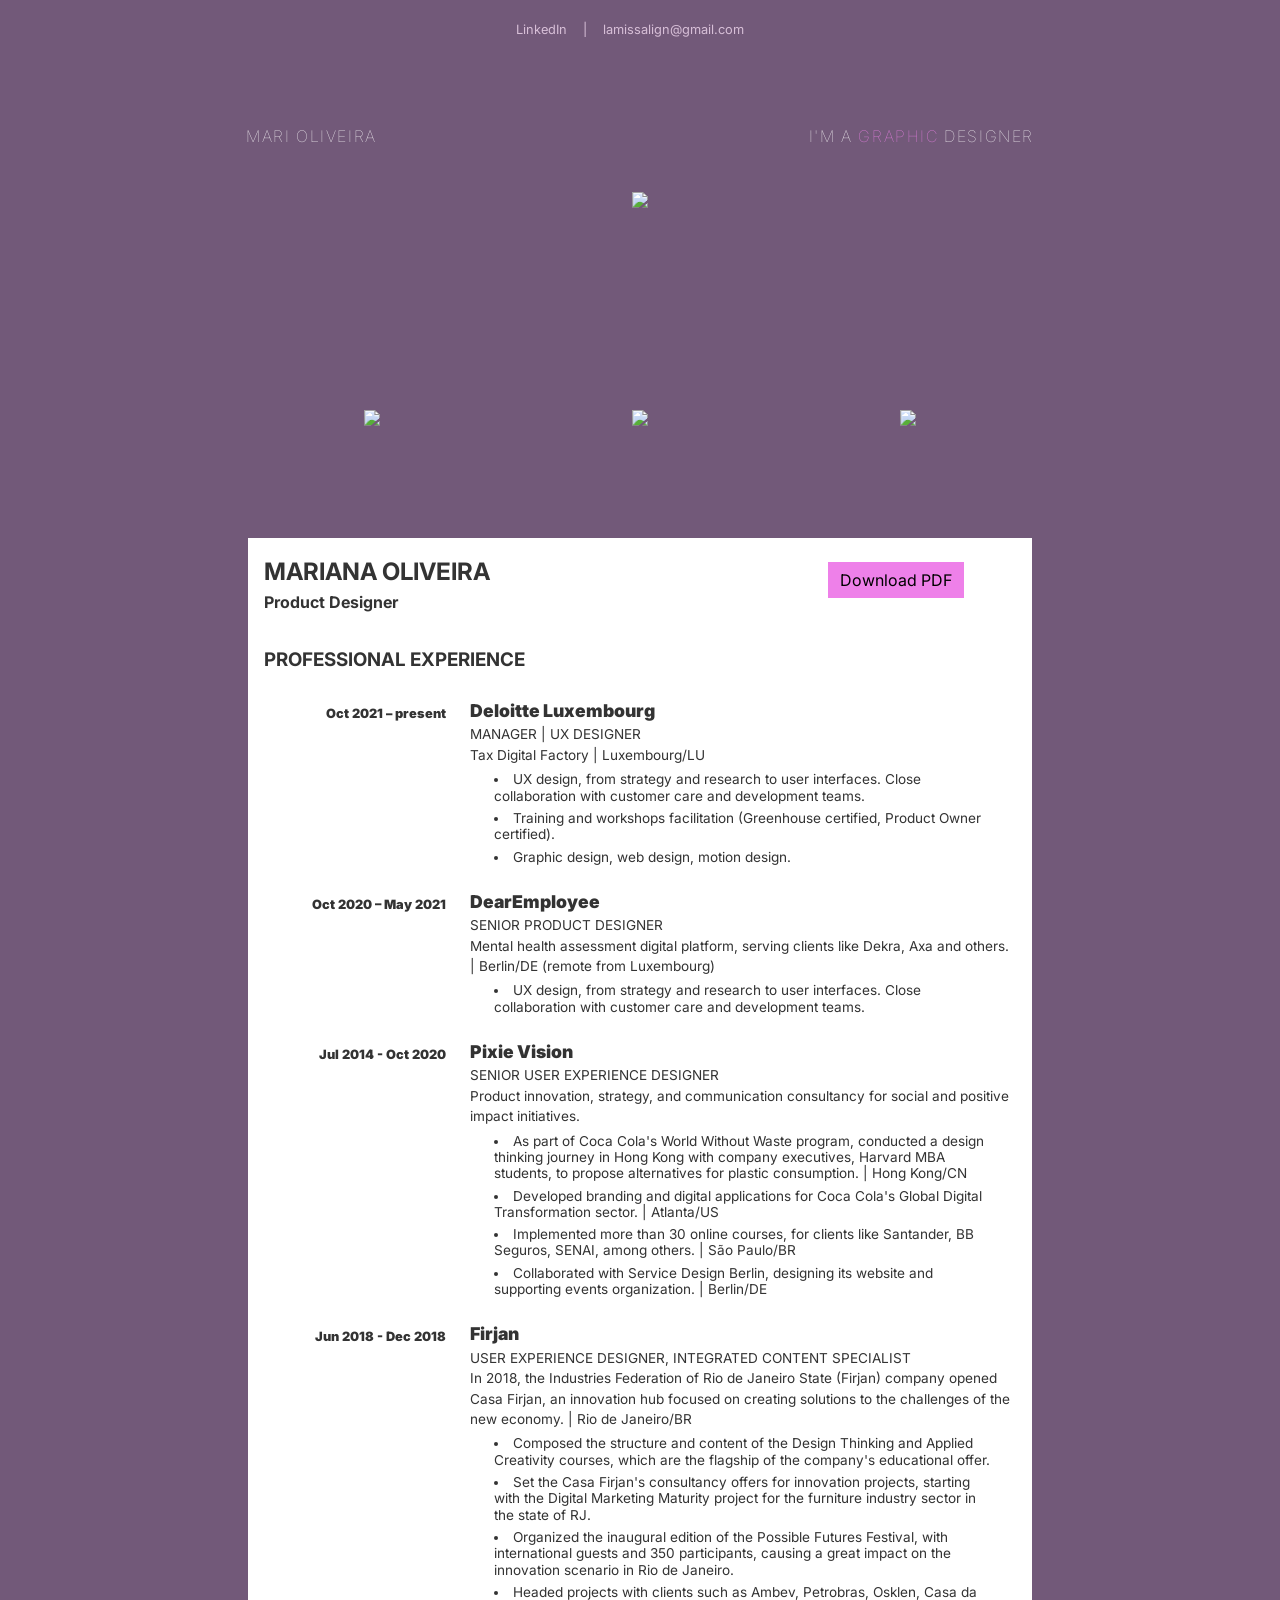
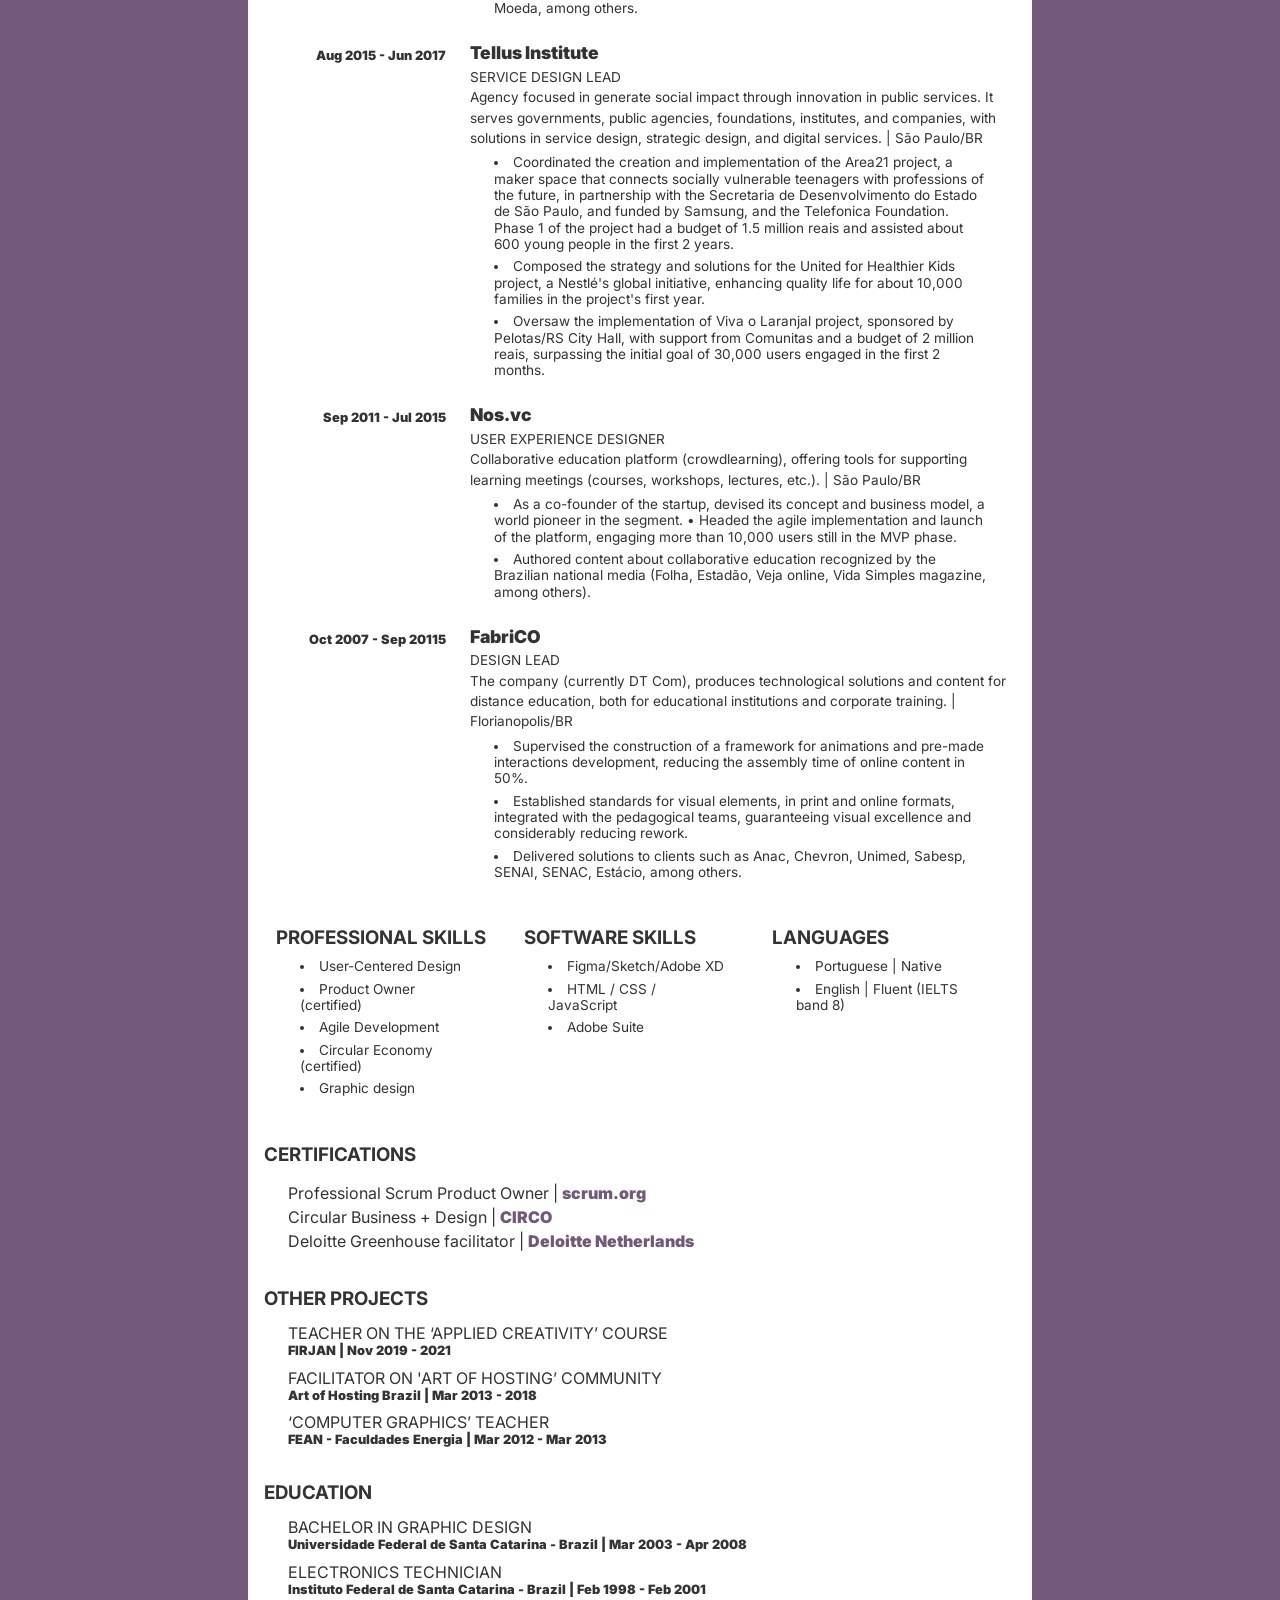
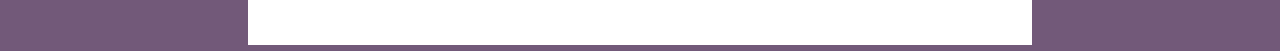
==== index.html @ 940db50d "Add files via upload" ====
<!DOCTYPE html>
<html lang="en">
  <head>
    <meta charset="UTF-8" />
    <meta name="viewport" content="width=device-width, initial-scale=1.0" />
    <link rel="preconnect" href="https://fonts.googleapis.com" />
    <link rel="preconnect" href="https://fonts.gstatic.com" crossorigin />
    <link href="https://fonts.googleapis.com/css2?family=Inter:wght@400;500;600;700&display=swap" rel="stylesheet" />
    <link rel="stylesheet" href="style.css" />

    <title>Mari Oliveira | Portfolio</title>
  </head>
  <body>
    <header id="main-header">
      <nav>
        <ul>
          <li><a href="https://www.linkedin.com/in/marianac2o/" target="_blank">LinkedIn</a></li>
          <li><a href="mailto:lamissalign@gmail.com">lamissalign@gmail.com</a></li>
        </ul>
      </nav>
    </header>

    <main>

        <section id="signature">
            <div class="container">
                <div class="hero">
                    <h1>Mari Oliveira</h1>
                    <h1 class="subtitle">I'm a <span id="changing-word">Graphic</span> Designer</h1>
                </div>
            </div>
        </section>

        <section id="main-content">
            <div class="container">
                <div class="grid-box">
                    <div id="box1" class="content-box two-wide-box" data-target="content1">
                        <img src="img/vector-featured.svg">
                    </div>
                    <div id="content1" class="expandable">
                        
                        <div class="disclaimer-box">
                            <p><em>Please note: Due to NDA restrictions, my work from the past 5 years at Deloitte Luxembourg is not publicly listed.</em></p>
                        </div>

                        <div class="grid-content">

                            <div id="case1" class="case">
                                <div class="case-summary">
                                    <div class="case-bg">
                                        <div class="case-main-hero">
                                            <img src="cases/de/dear-employee-logo-invert.png" alt="Dear Employee">
                                            <p>2020/2021</p>
                                        </div>
                                    </div>
                                    <div class="case-overview">
                                        <p><em>DearEmployee is a corporate health platform that supports companies in creating healthy and motivating working conditions for their employees.</em></p>
                                        <p><strong>Project:</strong> DearEmployee Platform</p>
                                        <!-- <p><strong>Role:</strong> Senior Product Designer</p>
                                        <p><strong>Responsabilities:</strong> UX Strategy, User Research, Interaction Design, Prototyping, Usability Testing, Design System, Developer Handoff</p> -->
                                        <p><strong>Outcome:</strong> Redesigned the core workplace assessment experience, reducing friction throughout the survey journey while improving usability, accessibility, and scalability for enterprise customers.</p>
                                        <div class="button-container">
                                            <button class="read-more view-case" data-case="de">View Case Study</button>
                                        </div>
                                    </div>
                                </div>
                            </div>
                                
                            <div id="case4" class="case">
                                <div class="case-summary">
                                    <div class="case-bg">
                                        <div class="case-main-hero">
                                            <img src="cases/coca-hk/logo.png" alt="Hong Kong Immersion | Coca-Cola">
                                            <p>2019/2020</p>
                                        </div>
                                    </div>
                                    <div class="case-overview">
                                    <p><em>How to take a group of 20 Coca-Cola worldwide high executives to Hong Kong for 2 weeks to research in loco about plastic bottle consumption habits and waste management.</em></p>
                                    <p><strong>Project:</strong> Hong Kong Immersion (Contour Leadership)</p>
                                    <!-- <p><strong>Role:</strong> Senior Service Designer / Facilitator</p>
                                    <p><strong>Responsibilities:</strong> Immersive Research Facilitation, Synthesis & Analysis, Ideation Workshop Design, Value Chain Mapping, Service Prototyping</p> -->
                                    <p><strong>Outcome:</strong> Synthesized key behavioral findings into 7 "How Might We" pillars, conducted a 4-round brainstorming session yielding 100 raw concepts, and mapped an end-to-end framework transforming friction points into systemic value solutions across the PET lifecycle.</p>
                                    <div class="button-container">
                                        <button class="read-more view-case" data-case="coca-hk">View Case Study</button>
                                    </div>
                                </div>
                                </div>
                            </div>

                            <div id="case2" class="case">
                                <div class="case-summary">
                                    <div class="case-bg">
                                        <div class="case-main-hero">
                                            <img src="cases/area21/logo-invert.png" alt="Área21">
                                            <p>2016/2017</p>
                                        </div>
                                    </div>
                                    <div class="case-overview">
                                        <p><em>Área 21 is an innovative network of creativity maker labs that empowers youth to develop 21st-century skills and experiment with emerging maker technologies.</em></p>
                                        <p><strong>Project:</strong> Área 21 – Creativity Maker Lab</p>
                                        <!-- <p><strong>Role:</strong> Lead Service Designer, Project Manager</p>
                                        <p><strong>Responsibilities:</strong> UX Strategy, Experience Design, Physical Space Planning, Co-Design Workshops, Didactic Material Design</p> -->
                                        <p><strong>Outcome:</strong> Designed an empathy-led public learning journey and flexible maker space, scaling the service to impact 240 youth (in the first 6 months) through customized technological missions and community project pitches.</p>
                                        <div class="button-container">
                                            <button class="read-more view-case" data-case="area21">View Case Study</button>
                                        </div>
                                    </div>
                                </div>
                            </div>

                            <div id="case3" class="case">
                                <div class="case-summary">
                                    <div class="case-bg">
                                        <div class="case-main-hero">
                                            <img src="cases/nestle/logo.png" alt="Nestlé U4HK">
                                            <p>2016</p>
                                        </div>
                                    </div>
                                    <div class="case-overview">
                                        <p><em>How to encourage children aged 5–9 to adopt healthier habits through fun, simple activities while optimizing the strategic synergy, internal operations, and stakeholder relationships between Nestlé’s two distinct social programs (U4HK and Nutrir).</em></p>
                                        <p><strong>Project:</strong> United for Healthier Kids (U4HK) & Nutrir</p>
                                        <!-- <p><strong>Role:</strong> Senior Service Designer</p>
                                        <p><strong>Responsibilities:</strong> Service Blueprinting, Stakeholder Mapping, Co-Design and Facilitate Workshops, Didactic Material Design, Open Innovation Strategy, Systemic Service Reorganization</p> -->
                                        <p><strong>Outcome:</strong> Designed a unified social innovation ecosystem delivering 29 conceptual solutions, 1 computer game, 3 validated field prototypes, and scalable blueprints that integrated 14 schools to reshape childhood nutritional habits.</p>
                                        <div class="button-container">
                                            <button class="read-more view-case" data-case="nestle">View Case Study</button>
                                        </div>
                                    </div>
                                </div>
                            </div>

                        </div>
                    </div>

                    <div id="box2" class="content-box" data-target="content2">
                        <img src="img/vector-allprojects.svg">
                    </div>

                    <!-- <div id="box5" class="content-box" data-target="content5">
                        <img src="img/vector-somevisuals.svg">
                    </div> -->

                    <div id="box3" class="content-box" data-target="content3">
                        <img src="img/vector-resume.svg">
                    </div>

                    <div id="box4" class="content-box" data-target="content4">
                        <img src="img/vector-aboutme.svg">
                    </div>
                    
                    <div id="content2" class="expandable ">
                        <div class="grid-content">
                            
                            <div class="project-box">
                                <div class="project-container">
                                    <div class="project-info">
                                        <h2 class="project-title">Global Digital Download</h2>
                                        <h3 class="project-subtitle">Coca-cola | Global Digital Team</h3>
                                        <div class="two-col-div">
                                            <div class="project-divider">
                                                <p class="project-description">Created the visual identity and communication framework for a global digital knowledge-sharing initiative, ensuring a consistent and engaging experience across internal communication channels and digital materials.</p>
                                            </div>
                                            <div class="project-divider">
                                                <p class="project-role"><span>Role:</span> Lead Graphic Designer</p>
                                                <p class="project-client"><span>Client:</span> Coca-Cola Global Digital Team</p>
                                                <p class="project-duration"><span>Duration:</span> 3 months (2019)</p>
                                                <p class="project-focus"><span>Focus:</span> Branding, Visual Identity, Internal Communications</p>
                                                <p class="project-outcome"><span>Outcome:</span> Established a cohesive visual language adopted across program communications and digital content worldwide</p>
                                            </div>
                                        </div>
                                    </div>
                                    <div class="gallery">
                                        <img src="projects/coca-newsletter/1.jpg" alt="">
                                        <img src="projects/coca-newsletter/2.jpg" alt="">
                                        <img src="projects/coca-newsletter/3.jpg" alt="">
                                        <img src="projects/coca-newsletter/4.jpg" alt="">
                                    </div>
                                </div>
                            </div>

                            <div class="project-box">
                                <div class="project-container">
                                    <div class="project-info">
                                        <h2 class="project-title">Viva o Laranjal</h2>
                                        <h3 class="project-subtitle">Tellus Institute | Comunitas</h3>

                                        <div class="two-col-div">
                                            <div class="project-divider">
                                                <p class="project-description">Service and communication design initiative focused on improving accessibility, public services, and the overall visitor experience at Laranjal Beach through community participation and co-created solutions.</p>
                                            </div>
                                            <div class="project-divider">
                                                <p class="project-role"><span>Role:</span> Lead Service Designer, Lead Graphic Designer</p>
                                                <p class="project-client"><span>Client:</span> Municipality of Pelotas/RS (Brazil)</p>
                                                <p class="project-duration"><span>Duration:</span> Multi-phase Public Innovation Project (2015-16)</p>
                                                <p class="project-focus"><span>Focus:</span> Service Design, Community Engagement, Communication Design</p>
                                                <p class="project-outcome"><span>Outcome:</span> More than 20 community-driven solutions were developed and implemented, positively impacting approximately 10,000 citizens and visitors during the first summer season alone.</p>
                                            </div>
                                        </div>
                                        
                                    </div>
                                    <div class="gallery">
                                        <img src="projects/laranjal/1.webp" alt="">
                                        <img src="projects/laranjal/2.webp" alt="">
                                        <img src="projects/laranjal/3.webp" alt="">
                                        <img src="projects/laranjal/4.webp" alt="">
                                        <img src="projects/laranjal/5.webp" alt="">
                                        <img src="projects/laranjal/6.webp" alt="">
                                        <img src="projects/laranjal/7.webp" alt="">
                                        <img src="projects/laranjal/8.webp" alt="">
                                        <img src="projects/laranjal/9.webp" alt="">
                                        <img src="projects/laranjal/10.webp" alt="">
                                        <img src="projects/laranjal/11.webp" alt="">
                                        <img src="projects/laranjal/12.webp" alt="">
                                        <img src="projects/laranjal/13.webp" alt="">
                                        <img src="projects/laranjal/14.webp" alt="">
                                        <img src="projects/laranjal/15.webp" alt="">
                                    </div>
                                </div>
                            </div>

                            <div class="project-box">
                                <div class="project-container">
                                    <div class="project-info">
                                        <h2 class="project-title">Genesis E-learning Styleguide</h2>
                                        <h3 class="project-subtitle">SENAR/BR</h3>
                                        
                                        <div class="two-col-div">
                                            <div class="project-divider">
                                                <p class="project-description">Designed a comprehensive visual and instructional framework for SENAR Brazil's digital learning ecosystem, establishing a scalable standard for the development of consistent, engaging, and accessible e-learning experiences.</p>
                                            </div>
                                            <div class="project-divider">
                                                <p class="project-role"><span>Role:</span> Graphic Designer</p>
                                                <p class="project-client"><span>Client:</span> SENAR Brasil</p>
                                                <p class="project-duration"><span>Duration:</span> 4 months (2014)</p>
                                                <p class="project-focus"><span>Focus:</span> E-learning Design, Design Systems, Visual Communication</p>
                                                <p class="project-outcome"><span>Outcome:</span> Created the design foundation used to develop approximately 40 online training programs, enabling consistency, scalability, and a recognizable learning experience across SENAR's digital education portfolio.</p>
                                            </div>
                                        </div>
                                        
                                    </div>
                                    <div class="gallery">
                                        <img src="projects/elearning1/1.jpg" alt="">
                                        <img src="projects/elearning1/2.jpg" alt="">
                                        <img src="projects/elearning1/3.jpg" alt="">
                                        <img src="projects/elearning1/4.jpg" alt="">
                                        <img src="projects/elearning1/5.jpg" alt="">
                                        <img src="projects/elearning1/6.jpg" alt="">
                                        <img src="projects/elearning1/7.jpg" alt="">
                                        <img src="projects/elearning1/8.jpg" alt="">
                                        <img src="projects/elearning1/9.jpg" alt="">
                                        <img src="projects/elearning1/10.jpg" alt="">
                                        <img src="projects/elearning1/11.jpg" alt="">
                                        <img src="projects/elearning1/12.jpg" alt="">
                                        <img src="projects/elearning1/13.jpg" alt="">
                                    </div>
                                </div>
                            </div>

                            <div class="project-box">
                                <div class="project-container">
                                    <div class="project-info">
                                        <h2 class="project-title">Mais Educação Menos Distância</h2>

                                        <div class="two-col-div">
                                            <div class="project-divider">
                                                <p class="project-description">Co-founded a digital learning initiative to support schools and educational institutions in adapting to remote teaching during the COVID-19 pandemic, establishing accessible tools, templates, and guidance for effective e-learning delivery.</p>
                                            </div>
                                            <div class="project-divider">
                                                <p class="project-role"><span>Role:</span> Co-founder, Lead Designer</p>
                                                <p class="project-client"><span>Client:</span> Independent / Non-profit initiative</p>
                                                <p class="project-duration"><span>Duration:</span> 2020–2021 (COVID-19 response initiative)</p>
                                                <p class="project-focus"><span>Focus:</span> E-learning Enablement, Branding, Instructional Design, Visual Systems</p>
                                                <p class="project-outcome"><span>Outcome:</span> visual and instructional toolkit that enabled educators and institutions to rapidly adopt and structure remote learning practices, improving consistency, clarity, and accessibility across independently produced digital education content during the pandemic.</p>
                                            </div>
                                        </div>
                                        
                                    </div>
                                    <div class="gallery">
                                        <img src="projects/memd/1.jpg" alt="">
                                        <img src="projects/memd/2.jpg" alt="">
                                        <img src="projects/memd/3.jpg" alt="">
                                        <img src="projects/memd/4.jpg" alt="">
                                    </div>
                                </div>
                            </div>

                            <div class="project-box">
                                <div class="project-container">
                                    <div class="project-info">
                                        <h2 class="project-title">Nós.vc</h2>
                                        
                                        <div class="two-col-div">
                                            <div class="project-divider">
                                                <p class="project-description">Crowdlearning platform designed to connect people through peer-to-peer knowledge sharing. Founded in 2011 and later redesigned in 2015 with a “2.0” experience focused on improving usability and engagement of the learning ecosystem.</p>
                                            </div>
                                            <div class="project-divider">
                                                <p class="project-role"><span>Role:</span> Co-founder, Lead UX Designer</p>
                                                <p class="project-client"><span>Client:</span> Nós.vc</p>
                                                <p class="project-duration"><span>Duration:</span> (2.0 redesign) 4 months - 2015 </p>
                                                <p class="project-focus"><span>Focus:</span> UX Design, User Research, UI Design, Product Strategy, Front-end Collaboration</p>
                                                <p class="project-outcome"><span>Outcome:</span> Redesigned the platform experience for the 2.0 release, directly impacting approximately 20,000 users by significantly reducing friction in the creation and management of learning events on the platform.</p>
                                            </div>
                                        </div>
                                        
                                    </div>
                                    <div class="gallery">
                                        <img src="projects/nosvc/1.jpg" alt="">
                                        <img src="projects/nosvc/2.jpg" alt="">
                                        <img src="projects/nosvc/3.jpg" alt="">
                                        <img src="projects/nosvc/4.jpg" alt="">
                                        <img src="projects/nosvc/5.jpg" alt="">
                                    </div>
                                </div>
                            </div>

                            <div class="project-box">
                                <div class="project-container">
                                    
                                    <div class="project-info">
                                        <h2 class="project-title">Service Design Berlin</h2>

                                        <div class="two-col-div">
                                            <div class="project-divider">
                                                <p class="project-description">Redesigned and developed the digital presence of the Service Design Berlin organization, with a focus on improving clarity of communication, event discovery, ticketing flow, and speaker visibility for the global service design community.</p>
                                            </div>
                                            <div class="project-divider">
                                                <p class="project-role"><span>Role:</span> UX/UI Designer & Web Designer / Developer</p>
                                                <p class="project-client"><span>Client:</span> Service Design Berlin</p>
                                                <p class="project-duration"><span>Duration:</span> 3 months (2017)</p>
                                                <p class="project-focus"><span>Focus:</span> UX/UI Design, Web Design, Information Architecture, Digital Communication, Event Platform Design</p>
                                                <p class="project-outcome"><span>Outcome:</span> Delivered a streamlined website experience that improved how users discover and engage with events, enhanced the visibility of speakers and content, and simplified the event purchasing journey.</p>
                                            </div>
                                        </div>  
                                        
                                    </div>
                                    <div class="gallery">
                                        <img src="projects/sdb/1.jpg" alt="">
                                        <img src="projects/sdb/2.jpg" alt="">
                                        <img src="projects/sdb/3.jpg" alt="">
                                        <img src="projects/sdb/4.jpg" alt="">
                                        <img src="projects/sdb/5.jpg" alt="">
                                    </div>
                                </div>
                            </div>

                            <div class="project-box">
                                <div class="project-container">
                                    <div class="project-info">
                                        <h2 class="project-title">Bonde Andando Podcast</h2>
                                        
                                        <div class="two-col-div">
                                            <div class="project-divider">
                                                <p class="project-description">Designed and developed a self-hosted digital platform for the Bonde Andando podcast, enabling direct publishing, discovery, and media consumption of episodes through a dedicated web experience, at a time when standalone podcast platforms were still emerging.</p>
                                            </div>
                                            <div class="project-divider">
                                                <p class="project-role"><span>Role:</span> UX/UI Designer & Web Developer</p>
                                                <p class="project-client"><span>Client:</span> Independent / Podcast project (Bonde Andando)</p>
                                                <p class="project-duration">2 months (2017)</p>
                                                <p class="project-focus"><span>Focus:</span> Web Design, UX Design, WordPress Development, Media Experience Design, Responsive Design</p>
                                                <p class="project-outcome"><span>Outcome:</span> Delivered a fully self-hosted podcast platform that allowed users to seamlessly discover and listen to episodes directly on desktop and mobile, improving accessibility and control over content distribution.</p>
                                            </div>
                                        </div>  
                                        
                                    </div>
                                    <div class="gallery">
                                        <img src="projects/bondeandando/1.jpg" alt="">
                                        <img src="projects/bondeandando/2.jpg" alt="">
                                        <img src="projects/bondeandando/3.jpg" alt="">
                                        <img src="projects/bondeandando/4.png" alt="">
                                    </div>
                                </div>
                            </div>

                            <div class="project-box">
                                <div class="project-container">
                                    
                                    <div class="project-info">
                                        <h2 class="project-title">ANAC Online Flight Training</h2>
                                        
                                        <div class="two-col-div">
                                            <div class="project-divider">
                                                <p class="project-description">Designed and developed an interactive e-learning course for SENAC/BR in collaboration with ANAC, introducing foundational aviation concepts and aircraft operation principles for aspiring pilots through a structured, hands-on digital learning experience.</p>
                                            </div>
                                            <div class="project-divider">
                                                <p class="project-role"><span>Role:</span> UI Designer, Developer</p>
                                                <p class="project-client"><span>Client:</span> SENAC/BR & ANAC (Agência Nacional de Aviação Civil)</p>
                                                <p class="project-duration"><span>Duration:</span> 4 months (2009)</p>
                                                <p class="project-focus"><span>Focus:</span> Instructional Design, E-learning Development, UX Design, Software development</p>
                                                <p class="project-outcome"><span>Outcome:</span> Delivered an engaging foundational training experience that introduced new pilots to core aviation concepts, aircraft systems, and basic flight controls through interactive learning and simulation. The embedded lightweight flight simulator significantly improved conceptual understanding by allowing learners to practice control inputs in a safe, guided environment.</p>
                                            </div>
                                        </div>  
                                        
                                    </div>
                                    <div class="gallery">
                                        <img src="projects/anac/1.png" alt="">
                                        <img src="projects/anac/2.png" alt="">
                                        <img src="projects/anac/3.png" alt="">
                                        <img src="projects/anac/4.png" alt="">
                                        <img src="projects/anac/5.png" alt="">
                                        <img src="projects/anac/6.png" alt="">
                                    </div>
                                </div>
                            </div>
<!-- 
                            <div class="project-box">
                                <div class="project-container">
                                    <div class="project-info">
                                        <h2 class="project-title">TITLE</h2>
                                        <h3 class="project-subtitle">PARTNER</h3>
                                        <p class="project-description">DESCRIPTION</p>
                                        <p class="project-role">ROLE</p>
                                        <p class="project-client">CLIENT</p>
                                        <p class="project-duration">DURATION</p>
                                        <p class="project-focus">FOCUS</p>
                                        <p class="project-outcome">OUTCOME</p>
                                    </div>
                                    <div class="gallery">
                                        <img src="projects/dt/1.jpg" alt="">
                                        <img src="projects/dt/2.jpg" alt="">
                                        <img src="projects/dt/3.jpg" alt="">
                                        <img src="projects/dt/4.jpg" alt="">
                                        <img src="projects/dt/5.jpg" alt="">
                                        <img src="projects/dt/6.jpg" alt="">
                                        <img src="projects/dt/7.jpg" alt="">
                                    </div>
                                </div>
                            </div> -->


                            <div class="lightbox">
                                <button class="prev">❮</button>
                                <img class="lightbox-image" src="" alt="">
                                <button class="next">❯</button>
                                <button class="close">✕</button>
                            </div>

                        </div>
                    </div>

                     <div id="content3" class="expandable ">
                        <div class="grid-content">
                            <div class="two-col-div">
                                <div style="flex: 3;">
                                    <h2>MARIANA OLIVEIRA</h2>
                                    <h4>Product Designer</h4>
                                </div>
                                <div class="button-container" style="flex: 1;">
                                    <a href="https://drive.google.com/file/d/1HsArgRJVSXry___npCJ3ZWAAKciReHKg/view?usp=sharing" target="_blank"><button class="read-more">Download PDF</button></a>
                                </div>
                            </div>
                            
                            <div class="professional-experience">
                                <h3>PROFESSIONAL EXPERIENCE</h3>

                                <div class="professional-exp-item">
                                    <p>Oct 2021 – present</p>
                                    <div>
                                        <p>Deloitte Luxembourg</p>
                                        <p>MANAGER | UX DESIGNER</p>
                                        <p>Tax Digital Factory | Luxembourg/LU </p>
                                        <li>UX design, from strategy and research to user interfaces. Close collaboration with customer care and development teams. </li>
                                        <li>Training and workshops facilitation (Greenhouse certified, Product Owner certified). </li>
                                        <li>Graphic design, web design, motion design. </p></li>
                                    </div>
                                </div>
                                
                                <div class="professional-exp-item">
                                    <p>Oct 2020 – May 2021</p>
                                    <div>
                                        <p>DearEmployee</p>
                                        <p>SENIOR PRODUCT DESIGNER</p>
                                        <p>Mental health assessment digital platform, serving clients like Dekra, Axa and others. | Berlin/DE (remote from Luxembourg) </p>
                                        <li>UX design, from strategy and research to user interfaces. Close collaboration with customer care and development teams. </li>
                                    </div>
                                </div>
                                
                                <div class="professional-exp-item">
                                    <p>Jul 2014 - Oct 2020</p>
                                    <div>
                                        <p>Pixie Vision</p>
                                        <p>SENIOR USER EXPERIENCE DESIGNER</p>
                                        <p>Product innovation, strategy, and communication consultancy for social and positive impact initiatives.</p>
                                        <li>As part of Coca Cola's World Without Waste program, conducted a design thinking journey in Hong Kong with company executives, Harvard MBA students, to propose alternatives for plastic consumption. | Hong Kong/CN </li>
                                        <li>Developed branding and digital applications for Coca Cola's Global Digital Transformation sector. | Atlanta/US</li>
                                        <li>Implemented more than 30 online courses, for clients like Santander, BB Seguros, SENAI, among others. | São Paulo/BR </li>
                                        <li> Collaborated with Service Design Berlin, designing its website and supporting events organization. | Berlin/DE</li>
                                    </div>
                                </div>
                                
                                <div class="professional-exp-item">
                                    <p>Jun 2018 - Dec 2018</p>
                                    <div>
                                        <p>Firjan</p>
                                        <p>USER EXPERIENCE DESIGNER, INTEGRATED CONTENT SPECIALIST</p>
                                        <p>In 2018, the Industries Federation of Rio de Janeiro State (Firjan) company opened Casa Firjan, an innovation hub focused on creating solutions to the challenges of the new economy. | Rio de Janeiro/BR </p>
                                        <li>Composed the structure and content of the Design Thinking and Applied Creativity courses, which are the flagship of the company's educational offer.</li>
                                        <li>Set the Casa Firjan's consultancy offers for innovation projects, starting with the Digital Marketing Maturity project for the furniture industry sector in the state of RJ.</li>
                                        <li>Organized the inaugural edition of the Possible Futures Festival, with international guests and 350 participants, causing a great impact on the innovation scenario in Rio de Janeiro. </li>
                                        <li>Headed projects with clients such as Ambev, Petrobras, Osklen, Casa da Moeda, among others.</li>
                                    </div>
                                </div>
                                
                                <div class="professional-exp-item">
                                    <p>Aug 2015 - Jun 2017</p>
                                    <div>
                                        <p>Tellus Institute</p>
                                        <p>SERVICE DESIGN LEAD</p>
                                        <p>Agency focused in generate social impact through innovation in public services. It serves governments, public agencies, foundations, institutes, and companies, with solutions in service design, strategic design, and digital services. | São Paulo/BR </p>
                                        <li>Coordinated the creation and implementation of the Area21 project, a maker space that connects socially vulnerable teenagers with professions of the future, in partnership with the Secretaria de Desenvolvimento do Estado de São Paulo, and funded by Samsung, and the Telefonica Foundation. Phase 1 of the project had a budget of 1.5 million reais and assisted about 600 young people in the first 2 years.</li>
                                        <li>Composed the strategy and solutions for the United for Healthier Kids project, a Nestlé's global initiative, enhancing quality life for about 10,000 families in the project's first year.</li>
                                        <li>Oversaw the implementation of Viva o Laranjal project, sponsored by Pelotas/RS City Hall, with support from Comunitas and a budget of 2 million reais, surpassing the initial goal of 30,000 users engaged in the first 2 months. </li>
                                    </div>
                                </div>

                                <div class="professional-exp-item">
                                    <p>Sep 2011 - Jul 2015</p>
                                    <div>
                                        <p>Nos.vc</p>
                                        <p>USER EXPERIENCE DESIGNER </p>
                                        <p>Collaborative education platform (crowdlearning), offering tools for supporting learning meetings (courses, workshops, lectures, etc.). | São Paulo/BR </p>
                                        <li>As a co-founder of the startup, devised its concept and business model, a world pioneer in the segment. • Headed the agile implementation and launch of the platform, engaging more than 10,000 users still in the MVP phase.</li>
                                        <li>Authored content about collaborative education recognized by the Brazilian national media (Folha, Estadão, Veja online, Vida Simples magazine, among others).</li>
                                    </div>
                                </div>

                                <div class="professional-exp-item">
                                    <p>Oct 2007 - Sep 20115</p>
                                    <div>
                                        <p>FabriCO</p>
                                        <p>DESIGN LEAD</p>
                                        <p>The company (currently DT Com), produces technological solutions and content for distance education, both for educational institutions and corporate training. | Florianopolis/BR </p>
                                        <li>Supervised the construction of a framework for animations and pre-made interactions development, reducing the assembly time of online content in 50%.</li>
                                        <li>Established standards for visual elements, in print and online formats, integrated with the pedagogical teams, guaranteeing visual excellence and considerably reducing rework.</li>
                                        <li>Delivered solutions to clients such as Anac, Chevron, Unimed, Sabesp, SENAI, SENAC, Estácio, among others. </li>
                                    </div>
                                </div>

                            </div>

                            <div class="skills">
                                <div>
                                    <h3>PROFESSIONAL SKILLS</h3>
                                    <li>User-Centered Design</li>
                                    <li>Product Owner (certified) </li>
                                    <li>Agile Development </li>
                                    <li>Circular Economy (certified)</li>
                                    <li>Graphic design</li>
                                </div>
                                <div>
                                    <h3>SOFTWARE SKILLS</h3>
                                    <li>Figma/Sketch/Adobe XD</li>
                                    <li>HTML / CSS / JavaScript</li>
                                    <li>Adobe Suite</li>
                                </div>
                                <div>
                                    <h3>LANGUAGES</h3>
                                    <li>Portuguese | Native </li>
                                    <li>English | Fluent (IELTS band 8) </li>
                                </div>

                            </div>
                            
                            
                            <h3>CERTIFICATIONS</h3>
                            <div class="certifications-item" style="margin-top: 12px;">
                                <p>Professional Scrum Product Owner | <a href="https://www.scrum.org/professional-scrum-product-owner-certifications" target="_blank">scrum.org</a></p>
                                <p>Circular Business + Design | <a href="https://www.circonl.nl/english/" target="_blank">CIRCO</a></p>
                                <p>Deloitte Greenhouse facilitator | <a href="https://www.deloitte.com/us/en/programs/greenhouse/about/deloitte-greenhouse-experience.html" target="_blank">Deloitte Netherlands</a></p>
                            </div>
                            

                            
                            <h3>OTHER PROJECTS</h3>
                            <div class="otherprojects-item" style="margin-top: 12px;">
                                <p>TEACHER ON THE ‘APPLIED CREATIVITY’ COURSE <br><span>FIRJAN | Nov 2019 - 2021</span> </p>
                                <p>FACILITATOR ON 'ART OF HOSTING’ COMMUNITY <br><span>Art of Hosting Brazil | Mar 2013 - 2018</span> </p>
                                <p>‘COMPUTER GRAPHICS’ TEACHER <br><span>FEAN - Faculdades Energia | Mar 2012 - Mar 2013</span></p>
                            </div>
                            
                            <h3>EDUCATION</h3>
                            <div class="otherprojects-item" style="margin-top: 12px;">
                                <p>BACHELOR IN GRAPHIC DESIGN <br>
                                <span>Universidade Federal de Santa Catarina - Brazil | Mar 2003 - Apr 2008 </span></p>
                                <p>ELECTRONICS TECHNICIAN <br>
                                <span>Instituto Federal de Santa Catarina - Brazil | Feb 1998 - Feb 2001</span></p>
                            </div>
                            
                        </div>
                    </div>

                    <div id="content4" class="expandable ">
                        <div class="grid-content">
                            <h2>Hello! :)</h2>
                            <p>I'm a product/UX Designer with 17 years of experience in technology, education, and innovation fields. Served large companies with strategic design and product innovation projects, focusing on solutions in the areas of sustainability, circular economy, and digital products. Lived and worked in São Paulo/BR, Rio de Janeiro/BR, Berlin/DE, now living in Luxembourg. Founded the world's first crowdlearning platform, Nos.vc. Spoke at events like Campus Party, BITS South America, TEDx Vila Mada, among others. </p>
                        </div>
                    </div>

                    <div id="content5" class="expandable">
                        <div class="grid-content">
                            <h2>Some visuals</h2>
                            <p>Content for UX Design...</p>
                        </div>
                    </div>

                </div>
                
            </div>
        </section>

        <div class="modal" id="caseModal">
            <div class="modal-content">
                <button class="modal-close">✕</button>
                <div id="modalBody">

                </div>
            </div>

        </div>

    </main>

    <footer>
      
    </footer>
    <script src="script.js"></script>
  </body>
</html>
---- style.css ----
/* CSS Reset */
*, *::before, *::after {
  box-sizing: border-box;
  margin: 0;
  padding: 0;
}

html, body {
  height: 100%;
}

body {
  line-height: 1.5;
  -webkit-font-smoothing: antialiased;
}

img, picture, video, canvas, svg {
  display: block;
  max-width: 100%;
}

button, input, select, textarea {
  font: inherit;
}

ul[role='list'], ol[role='list'] {
  list-style: none;
}

a {
  text-decoration: none;
  color: inherit;
}

button {
  border: none;
  background: none;
}

textarea {
  resize: vertical;
}


/* FONT FAMILY ---------------------------------------------------------- */

body {
  font-family: 'Inter', sans-serif;
  background-color: #725979;
  color: #fff;
}

#main-header {
    height: 60px;
    display: flex;
    justify-content: center;
    align-items: center;
    color: #D7BFD7;
}

#main-header nav {
    height: 100%;
}

#main-header ul {
    display: flex;
    justify-content: flex-end;
    align-items: center;
    height: 100%;
    list-style: none;
    margin-right: 20px;
    font-size: 0.8em;
}

#main-header li a:hover{
    color: #EE80E9;
}

#main-header li::after {
    content: '|';
    margin: 0 16px;
}

#main-header li:last-child::after {
    content: none;
}

#main-header li img {
  display: inline-block;
}


main {
  height: 100%;
  display: flex;
  flex-direction: column;
  margin-top: 64px;
}



.container {
    max-width: 800px;
    margin: 0 auto;
}

#signature h1 {
  font-size: 1em;
  font-weight: 100;
  text-transform: uppercase;
  letter-spacing: 0.1em;
  padding: 0 6px;
}

#signature .hero {
  display: flex;
  align-items: center;
  justify-content: space-between;
}

#signature .subtitle {
    text-align: right;
}

#signature #changing-word {
    color: #EE80E9;
    transition: opacity 0.3s ease;
}


.grid-box {
    display: flex;
    justify-content: space-between;
    flex-wrap: wrap;
    margin: 6px 0;
}

.content-box {
    position: relative;
    overflow: hidden;
    background-position: center center;
    display: flex;
    justify-content: center;
    align-items: center;
    padding: 32px;
    height: 256px;
    width: 33%;
    border-left: 8px solid #725979;
    border-right: 8px solid #725979;
    border-top: 16px solid #725979;
    
    transition: all .25s ease;
}

.content-box:first-child {
    width: 100%;
    height: 128px;
}


.content-box:first-child img {
    height: 140%;
}


.content-box:hover {
    cursor: pointer;
}

.two-wide-box {
  width: 528px;
}

.expandable {
    max-height: 0;
    overflow: hidden;
    transition: max-height 0.5s ease;

    width: 100%;
    background-color: #fff;
    color: #333;
    
    border-left: 8px solid #725979;
    border-right: 8px solid #725979;
}

.expandable.open {
    display: block;
}

.grid-content {
  padding: 16px;
}

#box1::before {
    content: "";

    position: absolute;
    inset: 0;

    background-image: url("img/bg-box1.png");
    background-size: cover;
    background-position: center;

    transition:
        transform 0.6s ease,
        opacity 0.6s ease;

    z-index: -2;
}

#box1::after {
    content: "";

    position: absolute;
    inset: 0;

    background-image: url("img/bg-color-featured.png");
    background-size: cover;
    background-position: center;

    opacity: 0;

    transition:
        transform 0.6s ease,
        opacity 0.6s ease;

    z-index: -1;
}



#box1:hover::before,
#box1.box-open::before {
    opacity: 0;
    transform: scale(1.05);
}

#box1:hover::after,
#box1.box-open::after {
    opacity: 1;
    transform: scale(1.05);
}


#box2::before {
    content: "";

    position: absolute;
    inset: 0;

    background-image: url("img/bg-box2.png");
    background-size: cover;
    background-position: center;

    transition:
        transform 0.6s ease,
        opacity 0.6s ease;

    z-index: -2;
}

#box2::after {
    content: "";

    position: absolute;
    inset: 0;

    background-image: url("img/bg-color-allprojects.png");
    background-size: cover;
    background-position: center;

    opacity: 0;

    transition:
        transform 0.6s ease,
        opacity 0.6s ease;

    z-index: -1;
}


#box2:hover::before,
#box2.box-open::before {
    opacity: 0;
    transform: scale(1.05);
}

#box2:hover::after,
#box2.box-open::after {
    opacity: 1;
    transform: scale(1.05);
}

#box3::before {
    content: "";

    position: absolute;
    inset: 0;

    background-image: url("img/bg-box3.png");
    background-size: cover;
    background-position: center;

    transition:
        transform 0.6s ease,
        opacity 0.6s ease;

    z-index: -2;
}

#box3::after {
    content: "";

    position: absolute;
    inset: 0;

    background-image: url("img/bg-color-resume.png");
    background-size: cover;
    background-position: center;

    opacity: 0;

    transition:
        transform 0.6s ease,
        opacity 0.6s ease;

    z-index: -1;
}


#box3:hover::before,
#box3.box-open::before {
    opacity: 0;
    transform: scale(1.05);
}

#box3:hover::after,
#box3.box-open::after {
    opacity: 1;
    transform: scale(1.05);
}

#box4::before {
    content: "";

    position: absolute;
    inset: 0;

    background-image: url("img/bg-box4.png");
    background-size: cover;
    background-position: center;

    transition:
        transform 0.6s ease,
        opacity 0.6s ease;

    z-index: -2;
}

#box4::after {
    content: "";

    position: absolute;
    inset: 0;

    background-image: url("img/bg-color-aboutme.png");
    background-size: cover;
    background-position: center;

    opacity: 0;

    transition:
        transform 0.6s ease,
        opacity 0.6s ease;

    z-index: -1;
}


#box4:hover::before,
#box4.box-open::before {
    opacity: 0;
    transform: scale(1.05);
}

#box4:hover::after,
#box4.box-open::after {
    opacity: 1;
    transform: scale(1.05);
}

#box5::before {
    content: "";

    position: absolute;
    inset: 0;

    background-image: url("img/bg-box5.png");
    background-size: cover;
    background-position: center;

    transition:
        transform 0.6s ease,
        opacity 0.6s ease;

    z-index: -2;
}

#box5::after {
    content: "";

    position: absolute;
    inset: 0;

    background-image: url("img/bg-color-somevisuals.png");
    background-size: cover;
    background-position: center;

    opacity: 0;

    transition:
        transform 0.6s ease,
        opacity 0.6s ease;

    z-index: -1;
}


#box5:hover::before,
#box5.box-open::before {
    opacity: 0;
    transform: scale(1.05);
}

#box5:hover::after,
#box5.box-open::after {
    opacity: 1;
    transform: scale(1.05);
}


/* ------------------------------ RESUME */

#content3 .grid-content > div {
  margin: 32px 0;
}
#content3 .grid-content div:first-child {
  margin: 0;
}

.professional-exp-item {
  display: flex;
  align-items: flex-start;
  margin: 24px 0;
}

.professional-exp-item > *:first-child {
  flex: 1;
  font-size: 0.8em;
  text-align: right;
  padding-right: 24px;
  font-weight: 900;
  margin-top: 6px;
}

.professional-exp-item div {
  flex: 3;
}

.professional-exp-item p {
  font-size: 0.85em;
}

.professional-exp-item li {
  font-size: 0.85em;
  margin: 6px 24px 0;
  line-height: 1.2;
}

.professional-exp-item div p:first-child {
  font-weight: 900;
  font-size: 1.1em;
}


.certifications-item {
  padding: 0 24px;
}

.certifications-item a {
  color: #725979;
  font-weight: 900;
}

.otherprojects-item p {
  line-height: 1;
  margin-bottom: 12px;
  padding: 0 24px;
}

.otherprojects-item span {
  font-size: 0.8em;
  font-weight: 900;
}

.skills {
  display: flex;
}

.skills div {
  width: 33%;
  padding: 12px;
}

.skills li {
  font-size: 0.85em;
  margin: 6px 24px 0;
  line-height: 1.2;
}

/* ------------------------------ OTHER PROJECTS */


#content3 {
  max-height: 13000px;
}
/* 
#content2 .grid-content {
  display: flex;
  flex-wrap: wrap;
} */

#content2 .project-box {
  margin: 32px 16px;
  flex: 1;
}

#content2 .project-box:first-child {
  margin-top: 0;
}

.project-container {
  border: 1px solid #ddd;
  padding: 12px 24px;
}

.project-divider {
  padding: 8px 16px 24px;
}

.project-divider:first-child {
  padding-left: 0;
}

.project-divider:last-child {
  padding-right: 0;
}

.project-info h2 {
    font-size: 1.1em;
    font-weight: 900;
    text-transform: uppercase;
}

.project-info h3 {
    font-size: 0.9em;
    font-weight: 900;
    color: #666;
}

.project-info p {
  font-size: 0.8em;
  line-height: 1.2;
  margin-bottom: 6px;
  color:#333;
}

.project-info span {
  font-weight: 900; 
}

p.project-description {
    line-height:1.6;
}

.gallery{
    display:flex;
    flex-wrap: wrap;
    justify-content: center;
    gap:12px;
}

.gallery img{
    width:10%;
    aspect-ratio:16/10;
    object-fit:cover;

    border-radius:12px;

    cursor:pointer;

    transition:
        transform .3s ease,
        opacity .3s ease;
}

.gallery img:hover{
    transform:scale(1.03);
}


.image-gallery{
    display:flex;
    flex-direction:column;
    gap:16px;
    margin-top:20px;

}

/* MAIN IMAGE */

.gallery-main{
    width:100%;
    border-radius:12px;
    overflow:hidden;
    background:#f5f5f5;
}

.gallery-main img{
    width:100%;
    height:auto;
    display:block;
    transition: opacity .2s ease;
}

/* THUMBNAILS */

.gallery-thumbs{
    display:grid;
    grid-template-columns:repeat(auto-fill, minmax(90px, 1fr));
    gap:10px;
    margin-top:6px;
}
.gallery-thumbs img{

    width:100%;
    aspect-ratio: 4 / 3;

    object-fit:cover;

    border-radius:8px;

    cursor:pointer;

    opacity:0.6;

    transition:0.2s;

    border:2px solid transparent;

}

.gallery-thumbs img:hover{
    opacity:1;
}

.gallery-thumbs img.active{
    opacity:1;
    border:2px solid #000;
}





/* LIGHTBOX */

.lightbox{
    position:fixed;
    inset:0;

    background:rgba(0,0,0,.85);

    display:flex;
    justify-content:center;
    align-items:center;

    opacity:0;
    visibility:hidden;

    transition:.3s;

    z-index:9999;
}

.lightbox.open{
    opacity:1;
    visibility:visible;
}

.lightbox-image{
    max-width:90vw;
    max-height:90vh;

    border-radius:8px;
}

.prev,
.next,
.close{
    position:absolute;

    background:none;
    border:none;

    color:white;
    cursor:pointer;
}

.prev,
.next{
    font-size:3rem;
    top:50%;
    transform:translateY(-50%);
}

.prev{
    left:30px;
}

.next{
    right:30px;
}

.close{
    top:20px;
    right:20px;

    font-size:2rem;
}



/* ------------------------------ FEATURED CASES */


.disclaimer-box {
  display: flex;
  justify-content: center;
  padding: 12px 12px 0 0;
}

.disclaimer-box p {
  background-color: #EE80E9;
  display: inline-block;
  text-align: right;
  font-size: 0.8em;
  padding: 4px 8px;
  border-radius: 6px;
}

#case1 .case-bg {
  background-image: url(cases/de/hero.png);
}

#case2 .case-bg {
  background-image: url(cases/area21/hero.png);
}

#case3 .case-bg {
  background-image: url(cases/nestle/hero.jpg);
  background-position: center center;
}

#case4 .case-bg {
  background-image: url(cases/coca-hk/hero.jpg);
  background-position: center center;
}

#case4 .case-main-hero {
  background-color: rgba(0,0,0,0.4);
}

#content1 .grid-content {
  display: flex;
  flex-wrap: wrap;
}

.grid-content .case {
  padding: 8px 0;  
}

.case-summary {
  border: 1px solid #ddd;
  display: flex;
}

.case-bg {
  flex: 2;
  background-size: cover;
}

.case-main-hero {
  display: flex;
  align-items: center;
  justify-content: space-between;
  flex-direction: column;
  text-align: right;
  height: 100%;
  width: 100%;
  background-color: rgba(0,0,0,0.8);
  color: #fff;
  padding: 24px;
}


.case-main-hero h1 {
  letter-spacing: 5px;
  font-weight: 900;
}

.case-main-hero p {
  font-size: 0.8em;
  letter-spacing: 5px;
  font-weight: 900;
}


.case-overview {
  flex: 5;
  padding: 12px 24px;
  font-size: 0.8em;
}

.case-overview p {
  margin-bottom: 6px;
}

.case-overview p:first-child {
  font-size: 1.2em;
  margin-bottom: 12px;
}

.button-container {
  display: flex;
  justify-content: flex-end;
}

 button.read-more {
  background-color: #EE80E9;
  padding: 6px 12px;
  margin: 8px 0 0px;
}

 button.read-more:hover {
  cursor: pointer;
  background-color: #725979;
}

.two-col-div {
  display: flex;
}

.two-col-div * {
  flex: 1;
}

.challenge-list {
  padding: 16px;
}

.challenge-list:first-child {
  padding-left: 0;
}

.challenge-list:last-child {
  padding-right: 0;
}

.case-study-layout {
  color: #111;
}

.case-content p {
  font-size: 1em;
}


.case-content h2 {
  text-transform: uppercase;
  padding: 0 0 16px 24px;
  position: relative;
  font-size: 1.2em;
}


#de-case-content.case-content h2::before {
  position: absolute;
  content: '';
  background-color: #179c98;
  height: 16px;
  width: 16px;
  left: 0;
  top: 8px;
}

#area21-case-content.case-content h2::before {
  background-color: #5fc3da;
  position: absolute;
  content: '';
  height: 16px;
  width: 16px;
  left: 0;
  top: 8px;
}

#nestle-case-content.case-content h2::before {
  background-color: #9566A6;
  position: absolute;
  content: '';
  height: 16px;
  width: 16px;
  left: 0;
  top: 8px;
}

#coca-hk-case-content.case-content h2::before {
  background-color: #EC0000;
  position: absolute;
  content: '';
  height: 16px;
  width: 16px;
  left: 0;
  top: 8px;
}

.case-content section {
  margin: 64px 0;
}

.case-content .list-title {
  font-size: 1.1em;
  font-weight: 700;
}

.case-content .challenge-list li {
  margin: 6px 0 0 24px;
  line-height: 1em;
}

.case-content .challenge-list li::marker {
  color: #999;
}


.modal{

    position:fixed;
    inset:0;

    display:flex;

    justify-content:center;
    align-items:center;

    background:rgba(0,0,0,.65);

    opacity:0;
    visibility:hidden;

    transition:.35s;

    z-index:9999;

}

.modal.active{

    opacity:1;
    visibility:visible;

}

.modal-content{

    width:min(1400px,95vw);

    height:94vh;

    background:white;

    border-radius:18px;

    overflow:hidden;

    position:relative;

    transform:translateY(30px);

    transition:.35s;

}

.modal.active .modal-content{

    transform:translateY(0);

}

.modal-close{

    position:absolute;

    top:20px;

    right:20px;

    width:46px;
    height:46px;

    border:none;

    border-radius:50%;

    cursor:pointer;

    font-size:20px;

    background:#f5f5f5;

}

#modalBody{

    height:100%;

    overflow-y:auto;

}

.case-study-layout{

    display:grid;

    grid-template-columns:280px 1fr;

    height:100%;

    font-family:system-ui, -apple-system, sans-serif;

}

/* =========================
   SIDEBAR
========================= */

.case-sidebar{

    background:#fafafa;

    border-right:1px solid #eee;

    padding:40px 30px;

    position:sticky;

    top:0;

    height:100vh;

    overflow:hidden;

}

.sidebar-inner{

    position:sticky;

    top:40px;

}

.case-sidebar h3{

    margin-bottom:20px;

    font-size:14px;

    text-transform:uppercase;

    letter-spacing:1px;

    color:#666;

}

.case-nav{

    display:flex;

    flex-direction:column;

    gap:10px;

}

.case-nav a{

    text-decoration:none;

    color:#666;

    font-size:14px;

    padding:6px 0;

    transition:.2s;

    border-left:2px solid transparent;

    padding-left:10px;

}

.case-nav a:hover{

    color:#000;

    border-left:2px solid #000;

}

/* =========================
   CONTENT
========================= */

.case-content{

    overflow-y:auto;

    height:100%;

    padding:80px 100px;

    scroll-behavior:smooth;

}

.case-hero{

    margin-bottom:80px;

}

.case-hero img{

    width:100%;

    border-radius:14px;

    margin-bottom:30px;

}

.case-hero h1{

    font-size:42px;

    margin-bottom:10px;

}

.case-hero p{

    font-size:18px;

    color:#555;

}

/* =========================
   QUICK FACTS
========================= */

.quick-facts{

    display:grid;

    grid-template-columns:repeat(2,1fr);

    gap:20px;

    margin-top:30px;

}

.quick-facts div{

    background:#f5f5f5;

    padding:16px;

    border-radius:10px;

}

.quick-facts span{

    display:block;

    font-size:12px;

    color:#777;

    margin-bottom:4px;

}

.quick-facts strong{

    font-size:14px;

}

/* =========================
   SECTIONS
========================= */

.case-section{

    margin-bottom:120px;

}

.case-section h2{

    font-size:26px;

    margin-bottom:20px;

}

.case-section img{

    width:100%;

    border-radius:12px;

    margin:20px 0;

}

.case-section p,
.case-section li{

    font-size:16px;

    line-height:1.6;

    color:#444;

}

.case-section ul{

    padding-left:20px;

}

/* =========================
   ACTIVE STATE (optional JS enhancement)
========================= */

.case-nav a.active{

    color:#000;

    border-left:2px solid #000;

    font-weight:500;

}

/* =========================
   RESPONSIVE
========================= */

@media (max-width: 900px){

    .case-study-layout{

        grid-template-columns:1fr;

    }

    .case-sidebar{

        display:none;

    }

    .case-content{

        padding:40px 20px;

    }

}
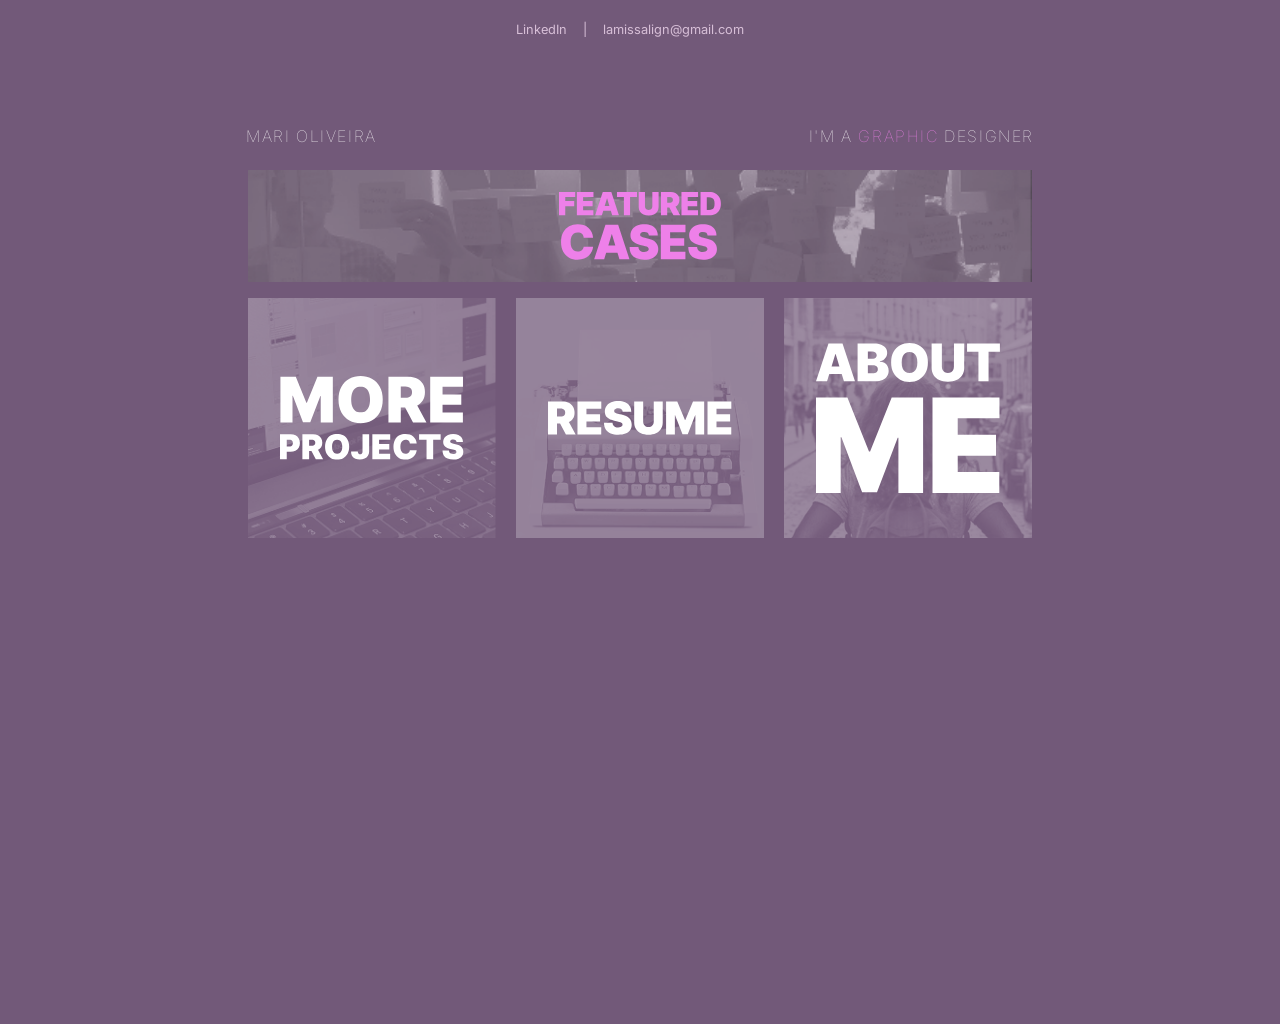
==== commit e2e7fbd8: "Update index.html" ====
--- a/index.html
+++ b/index.html
@@ -453,7 +453,7 @@
                                 <h3>PROFESSIONAL EXPERIENCE</h3>
 
                                 <div class="professional-exp-item">
-                                    <p>Oct 2021 – present</p>
+                                    <p>Oct 2021 – Sep 2026</p>
                                     <div>
                                         <p>Deloitte Luxembourg</p>
                                         <p>MANAGER | UX DESIGNER</p>
@@ -624,4 +624,4 @@
     </footer>
     <script src="script.js"></script>
   </body>
-</html>+</html>
--- a/style.css
+++ b/style.css
@@ -521,10 +521,10 @@
 
 /* ------------------------------ OTHER PROJECTS */
 
-
+/* 
 #content3 {
   max-height: 13000px;
-}
+} */
 /* 
 #content2 .grid-content {
   display: flex;
@@ -1306,4 +1306,4 @@
 
     }
 
-}+}
